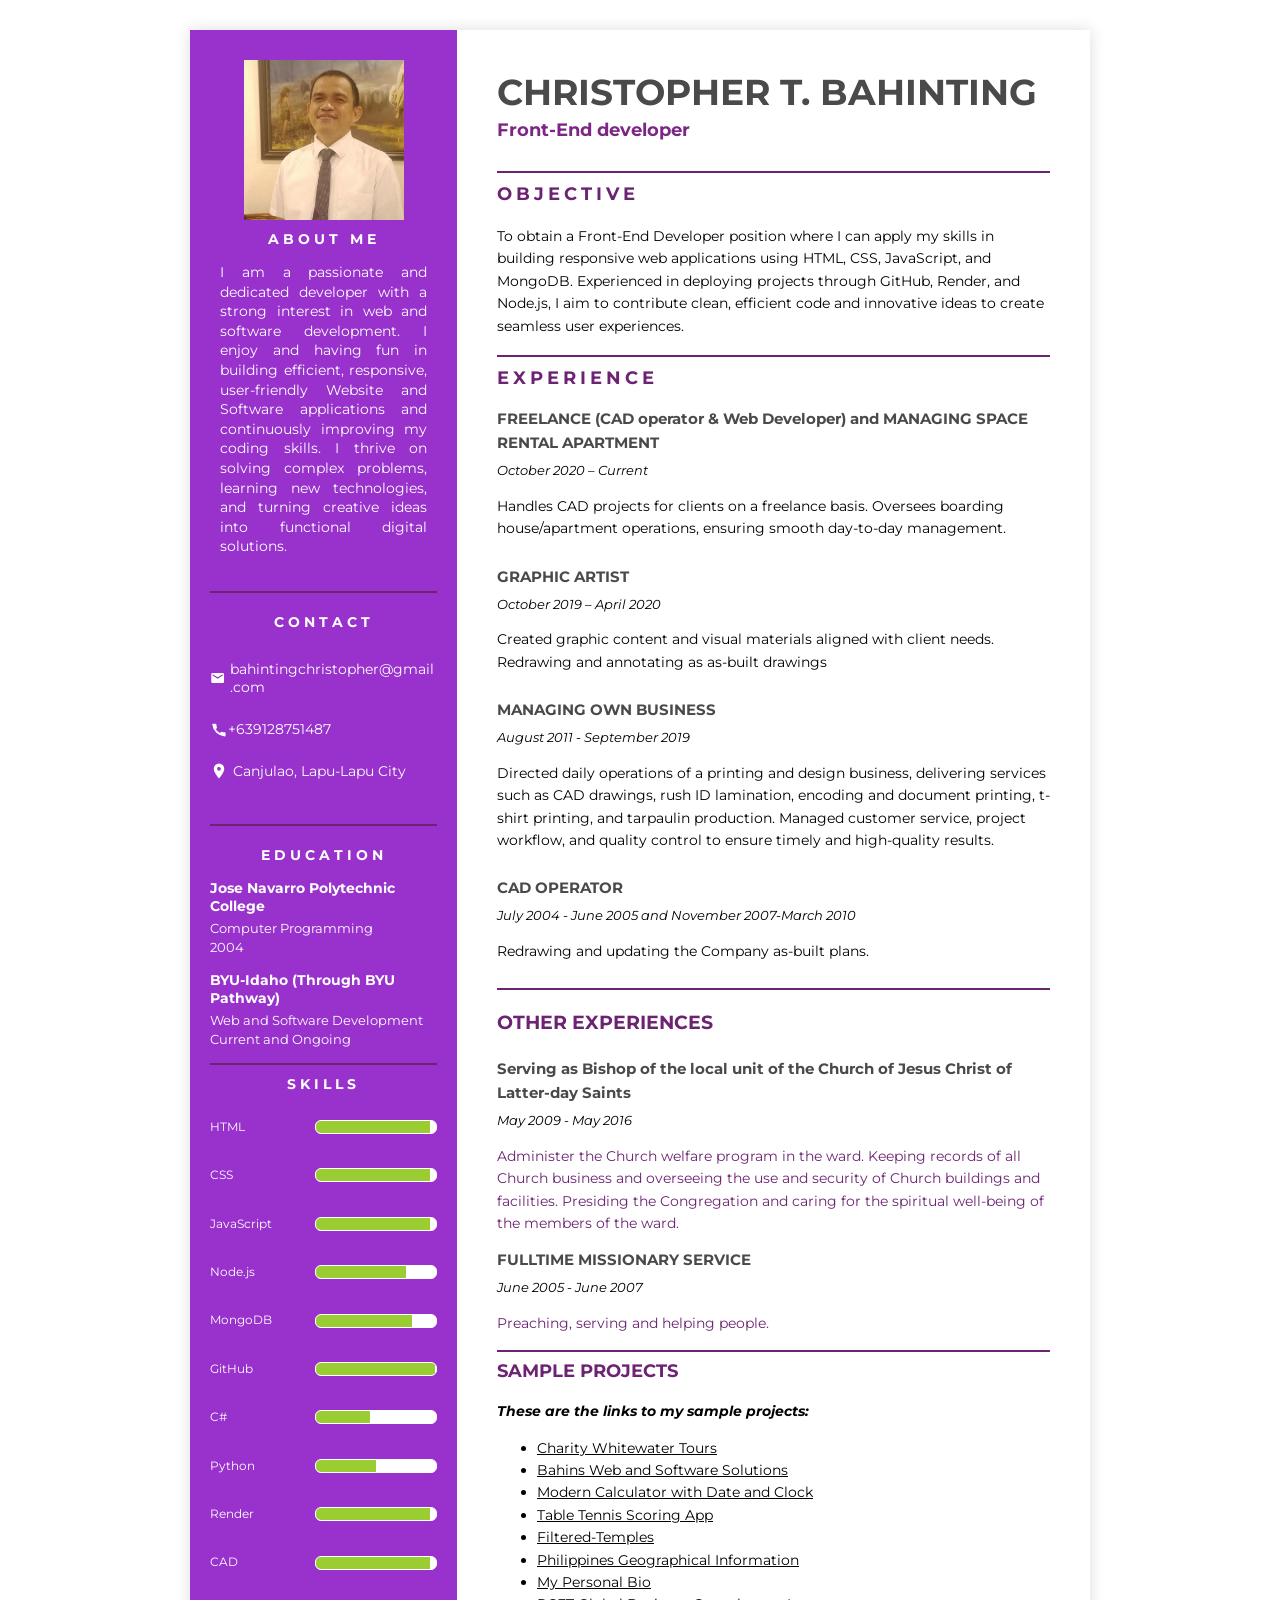
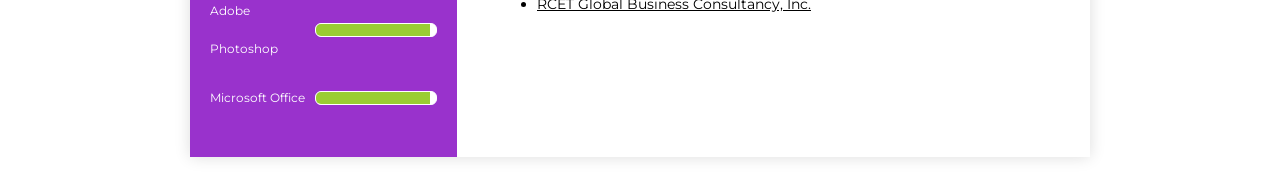
==== index.html @ df4fde66 "Rename resume.html to index.html" ====
<!DOCTYPE html>
<html lang="en">
<head>
<meta charset="UTF-8" >
<meta name="viewport" content="width=device-width, initial-scale=1" >

<link rel="stylesheet" href="resume.css">

<link rel="preconnect" href="https://fonts.googleapis.com">
<link rel="preconnect" href="https://fonts.gstatic.com" crossorigin>
<link href="https://fonts.googleapis.com/css2?family=Montserrat:ital,wght@0,100..900;1,100..900&display=swap" rel="stylesheet">

<title>RESUME - Christopher Bahinting</title>

</head>

<body>
  <div class="container">
    <div class="left-panel">
      <img src="image/bahinting.jpg" alt="profile-image" class="profile-image">
      <div class="left-section about-me">
        <h2 class="section-title">ABOUT ME</h2>
        <p>I am a passionate and dedicated developer with a strong interest in web and software development. I enjoy and having fun in  building efficient, responsive, user-friendly Website and Software applications and continuously improving my coding skills. I thrive on solving complex problems, learning new technologies, and turning creative ideas into functional digital solutions.</p>
      </div>
      <div class="left-section contact">
        <h2 class="section-title">CONTACT</h2>
        <div class="contact-item">
          <svg viewBox="0 0 24 24"><path d="M20 4H4a2 2 0 0 0-2 2v12a2 2 0 0 0 2 2h16a2 2 0 0 0 2-2V6a2 2 0 0 0-2-2Zm0 4-8 5-8-5V6l8 5 8-5v2Z"/></svg>
         <p>bahintingchristopher@gmail .com</p>
        </div>
        <div class="contact-item">
          <svg viewBox="0 0 24 24"><path d="M6.62 10.79a15.053 15.053 0 0 0 6.59 6.59l1.54-1.54a1 1 0 0 1 1.11-.21c1.21.48 2.53.74 3.88.74a1 1 0 0 1 1 1v3.5a1 1 0 0 1-1 1A18 18 0 0 1 3 6a1 1 0 0 1 1-1h3.5a1 1 0 0 1 1 1c0 1.35.26 2.67.74 3.88a1 1 0 0 1-.21 1.11l-1.41 1.41Z"/></svg>
          <span>+639128751487</span>
        </div>
        <div class="contact-item">
          <svg viewBox="0 0 24 24"><path d="M12 2a7 7 0 0 0-7 7c0 5.25 7 13 7 13s7-7.75 7-13a7 7 0 0 0-7-7Zm0 9.5a2.5 2.5 0 1 1 0-5 2.5 2.5 0 0 1 0 5Z"/></svg>
          <p>Canjulao, Lapu-Lapu City</p>
        </div>
        <div> </div>
      </div>
      <div class="left-section education">
        <h2 class="section-title">EDUCATION</h2>
        <div class="education-item">
          <strong>Jose Navarro Polytechnic College</strong>
          <span>Computer Programming<br>2004</span>
        </div>
        <div class="education-item">
          <strong>BYU-Idaho (Through BYU Pathway)</strong>
          <span>Web and Software Development<br>Current and Ongoing</span>
        </div>

        
      <h2 class="section-title-skills"><strong>SKILLS</strong></h2>
  <div class="skills-list">

  <div class="skill">
    <div class="skill-name">HTML</div>
    <div class="skill-bar"><div class="skill-fill" style="width: 95%;"></div></div>
  </div>
  <div class="skill">
    <div class="skill-name">CSS</div>
    <div class="skill-bar"><div class="skill-fill" style="width: 95%;"></div></div>
  </div>
  <div class="skill">
    <div class="skill-name">JavaScript</div>
    <div class="skill-bar"><div class="skill-fill" style="width: 95%;"></div></div>
  </div>
  <div class="skill">
    <div class="skill-name">Node.js</div>
    <div class="skill-bar"><div class="skill-fill" style="width: 75%;"></div></div>
  </div>
  <div class="skill">
    <div class="skill-name">MongoDB</div>
    <div class="skill-bar"><div class="skill-fill" style="width: 80%;"></div></div>
  </div>
  <div class="skill">
    <div class="skill-name">GitHub</div>
    <div class="skill-bar"><div class="skill-fill" style="width: 99%;"></div></div>
  </div>

  <div class="skill">
    <div class="skill-name">C#</div>
    <div class="skill-bar"><div class="skill-fill" style="width: 45%;"></div></div>
  </div>

  <div class="skill">
    <div class="skill-name">Python</div>
    <div class="skill-bar"><div class="skill-fill" style="width: 50%;"></div></div>
  </div>



  <div class="skill">
    <div class="skill-name">Render</div>
    <div class="skill-bar"><div class="skill-fill" style="width: 95%;"></div></div>
  </div>

  <!-- Design & CAD Skills -->
  <div class="skill">
    <div class="skill-name">CAD</div>
    <div class="skill-bar"><div class="skill-fill" style="width: 95%;"></div></div>
  </div>
  <div class="skill">
    <div class="skill-name">Adobe Photoshop</div>
    <div class="skill-bar"><div class="skill-fill" style="width: 95%;"></div></div>
  </div>

  <!-- Office Skills -->
  <div class="skill">
    <div class="skill-name">Microsoft Office</div>
    <div class="skill-bar"><div class="skill-fill" style="width: 95%;"></div></div>
  </div>
</div>
      </div>
    </div>
    <div class="right-panel">
      <h1 class="name">CHRISTOPHER T. BAHINTING</h1>
      <div class="job-title">Front-End developer</div>
    <div>


       
        <h3 class="section-title-right">OBJECTIVE</h3>
       
      <p class="objective">
        
        To obtain a Front-End Developer position where I can apply my skills in building responsive web applications using HTML, CSS, JavaScript, and MongoDB. Experienced in deploying projects through GitHub, Render, and Node.js, I aim to contribute clean, efficient code and innovative ideas to create seamless user experiences.
      </p>

      <h3 class="section-title-right">EXPERIENCE</h3>
      <div class="experience">
            <div class="experience-item">
          <div class="job-title-exp">FREELANCE (CAD operator & Web Developer) and MANAGING SPACE RENTAL APARTMENT </div>
          <div class="date-range"> October 2020 – Current </div>
          <p> Handles CAD projects for clients on a freelance basis.
          Oversees boarding house/apartment operations, ensuring smooth day-to-day management.</P>
        </div>
        <div class="experience-item">
          <div class="job-title-exp">GRAPHIC ARTIST</div>
          <div class="date-range"> October 2019 – April 2020 </div>
          <p>Created graphic content and visual materials aligned with client needs. Redrawing and annotating as as-built drawings</P>
        </div>
        <div class="experience-item">
          <div class="job-title-exp">MANAGING OWN BUSINESS</div>
          <div class="date-range">August 2011 - September 2019</div>
          <p>Directed daily operations of a printing and design business, delivering services such as CAD drawings, rush ID lamination, encoding and document printing, t-shirt printing, and tarpaulin production. Managed customer service, project workflow, and quality control to ensure timely and high-quality results.
          </p>
        </div>
        <div class="experience-item">
          <div class="job-title-exp">CAD OPERATOR</div>
          <div class="date-range">July 2004 - June 2005 and November 2007-March 2010</div>
          <p>Redrawing and updating the Company as-built plans.
          </p>
        </div>
        
        <div class="other-experience">
          <h3>OTHER EXPERIENCES</h3>
          <div class="job-title-exp">Serving as Bishop of the local unit of the Church of Jesus Christ of Latter-day Saints</div>
          <div class="date-range">May 2009 - May 2016 </div>
          <p>Administer the Church welfare program in the ward. Keeping records of all Church business and overseeing the use and security of Church buildings and facilities. Presiding the Congregation and caring for the spiritual well-being of the members of the ward.
          </p>

          
          <div class="job-title-exp">FULLTIME MISSIONARY SERVICE</div>
          <div class="date-range">June 2005 - June 2007</div>
          <p>Preaching, serving and helping people.
          </p>
        </div>

        
  <section id="portfolio">
  <h2>SAMPLE PROJECTS</h2>
  <p><strong><em>These are the links to my sample projects:</em></strong></p>
  <ul>
    <li><a href="https://bahintingchristopher.github.io/wdd130/index.html" target="_blank">Charity Whitewater Tours</a></li>
    <li><a href="https://bahintingchristopher.github.io/bahins/" target="_blank">Bahins Web and Software Solutions</a></li>
    <li><a href="https://bahintingchristopher.github.io/calculator/calculator.html" target="_blank">Modern Calculator with Date and Clock</a></li>
    <li><a href="https://bahintingchristopher.github.io/pingpong/score.html" target="_blank">Table Tennis Scoring App</a></li>
    <li><a href="https://bahintingchristopher.github.io/wdd131/filtered-temples.html" target="_blank">Filtered-Temples</a></li>
    <li><a href="https://bahintingchristopher.github.io/wdd131/place.html" target="_blank">Philippines Geographical Information</a></li>
    <li><a href="https://bahintingchristopher.github.io/wdd131/index" target="_blank">My Personal Bio</a></li>
    <li><a href="https://bahintingchristopher.github.io/rcet/index.html" target="_blank" >   RCET Global Business Consultancy, Inc.</a></li>
  </ul>
</section>





      </div>
      </div>
    </div>
   </div>
</body>
</html>
---- resume.css ----
/* ----------------- LARGE SCREEN (default) ----------------- */


body {
  font-family: 'Montserrat', sans-serif;
  margin: 0;
  padding: 0;
  background: white;
  color: #4a4a4a;
}

.container {
  display: flex;
  max-width: 900px;
  margin: 30px auto;
  box-shadow: 0 0 15px #ddd;
  min-height: 800px;
}

.container img {
  display: block;
  margin: 0 auto; /* centers horizontally */
  width: 10rem;
  padding-bottom: 10px;
}

.left-panel {
  background: darkorchid;
  color: white;
  width: 30%;
  padding: 30px 20px;
  box-sizing: border-box;
  display: flex;
  flex-direction: column;
  justify-content: start;
}

.left-section {
  border-bottom: 2px solid #6c2372;
  padding-bottom: 20px;
  margin-bottom: 20px;
}

.left-section:last-child {
  border-bottom: none;
  margin-bottom: 0;
  padding-bottom: 0;
}

h2.section-title {
  font-weight: 700;
  font-size: 14px;
  letter-spacing: 4px;
  margin: 0 0 15px 0;
  text-align: center;
    }

.about-me p {
  font-size: 14px;
  line-height: 1.4;
  text-align: justify;        /* justify text */
  text-justify: inter-word;   /* better spacing between words */
  hyphens: auto;              /* allow automatic word breaks */
  word-break: normal;         /* avoid awkward breaks mid-word */
  padding: 0 10px;
}

.contact-item {
  display: flex;
  align-items: center;
  font-size: 14px;
  margin-bottom: 10px;
}

.contact-item svg {
  width: 18px;
  height: 18px;
  /* margin-right: 10px; */
   fill: white; 
}

.contact-item p{
  color: white;
  text-decoration: none;
  margin-left: 5px;
  }


.education-item {
  margin-bottom: 15px;
  text-align: left;
}

.education-item strong {
  display: block;
  font-weight: 700;
  font-size: 14px;
  margin-bottom: 3px;
}

.education-item span {
  font-size: 13px;
  font-weight: 400;
}

.right-panel {
  flex-grow: 1;
  padding: 40px;
  box-sizing: border-box;
}

.name {
  font-size: 36px;
  font-weight: 700;
  margin: 0;
}

.job-title {
  font-size: 18px;
  color: #7c2784;
  margin: 5px 0 30px 0;
  font-weight: 700;
}

h3.section-title-right {
  padding-top: 10px;
  font-weight: 700;
  color: #6c2372 ;
  font-size: 18px;
  margin-bottom: 12px;
  border-top: 2px solid #6c2372;
  padding-bottom: 6px;
  text-align: left;
   letter-spacing: 4px;
}

.objective,
.experience {
  font-size: 14px;
  line-height: 1.6;
  color: black;
}



.skills-list {
 
  line-height: 3.2;
  color: black;
}

.experience-item {
  margin-bottom: 25px;
}

.experience-item h3 {
  margin-bottom: 25px;
  color: #6c2372;
  margin-bottom: 5px;
}


.job-title-exp {
  font-weight: 700;
  color: #4a4a4a;
  margin: 0 0 5px 0;
  font-size: 15px;
}

.date-range {
  font-style: italic;
  font-size: 13px;
  color: black; 
  margin-bottom: 5px;
}

/*for SKILLS*/
.section-title-skills {
  border-top: 2px solid #6c2372;
    letter-spacing: 4px;
  padding-top: 10px;
  font-size: 14px;
  text-align: center;
  
}

.skills-list {
  margin-top: 15px;
}


.skill {
  display: flex;
  align-items: center;
  margin-bottom: 10px;
}

.skill-name {
  flex: 1;
  font-size: 12px;
  color: white;
}

.skill-bar {
  width: 120px;
  height: 12px;
  background: white;
  border: 1px solid white;
  border-radius: 6px;
  overflow: hidden;
 align-items: baseline;
}

.skill-fill {
  height: 100%;
  background: yellowgreen;
}

.other-experience { 
  color: #6c2372;
  border-top: 2px solid #6c2372;
  font-size: 16px;
}


.other-experience p {
  font-size: 14px;
}


#portfolio h2 {
  color: #6c2372;
  font-size: 18px;
  border-top: 2px solid #6c2372;
  padding-top: 5px;
}

#portfolio ul li a {
  color: black;
}


/* ----------------- MOBILE (≤600px) ----------------- */
@media screen and (max-width: 600px) {
  .container {
    flex-direction: column;
    max-width: 100%;
    margin: 10px;
    min-height: auto;
    box-shadow: none;
  }

  .container img {
  display: block;
  margin: 0 auto; /* centers horizontally */
  width: 10rem;
  padding-bottom: 10px;
}
  .left-panel {
    width: 100%;
    padding: 20px 15px;
    text-align: center;
  }

 


  .about-me p,
  .contact-item,
  .contact-location,
  .education-item strong,
  .education-item span {
    font-size: 12px;
  }

  .right-panel {
    width: 100%;
    padding: 20px 15px;
  }

  .name {
    font-size: 28px;
  }

  .job-title {
    font-size: 16px;
    margin: 5px 0 20px 0;
  }


  .objective,
  .experience,
  .skills {
    font-size: 13px;
    line-height: 1.5;
  }

  
.skill-name {
  display: flex;
  text-align:  left;
  margin-bottom: 10px;
}

  .skill-bar {
    width: 200px;
    height: 10px;
    margin-left: 10px;
  }

  .skills-list {
 
  line-height: 1.4;
  color: black;
}
}
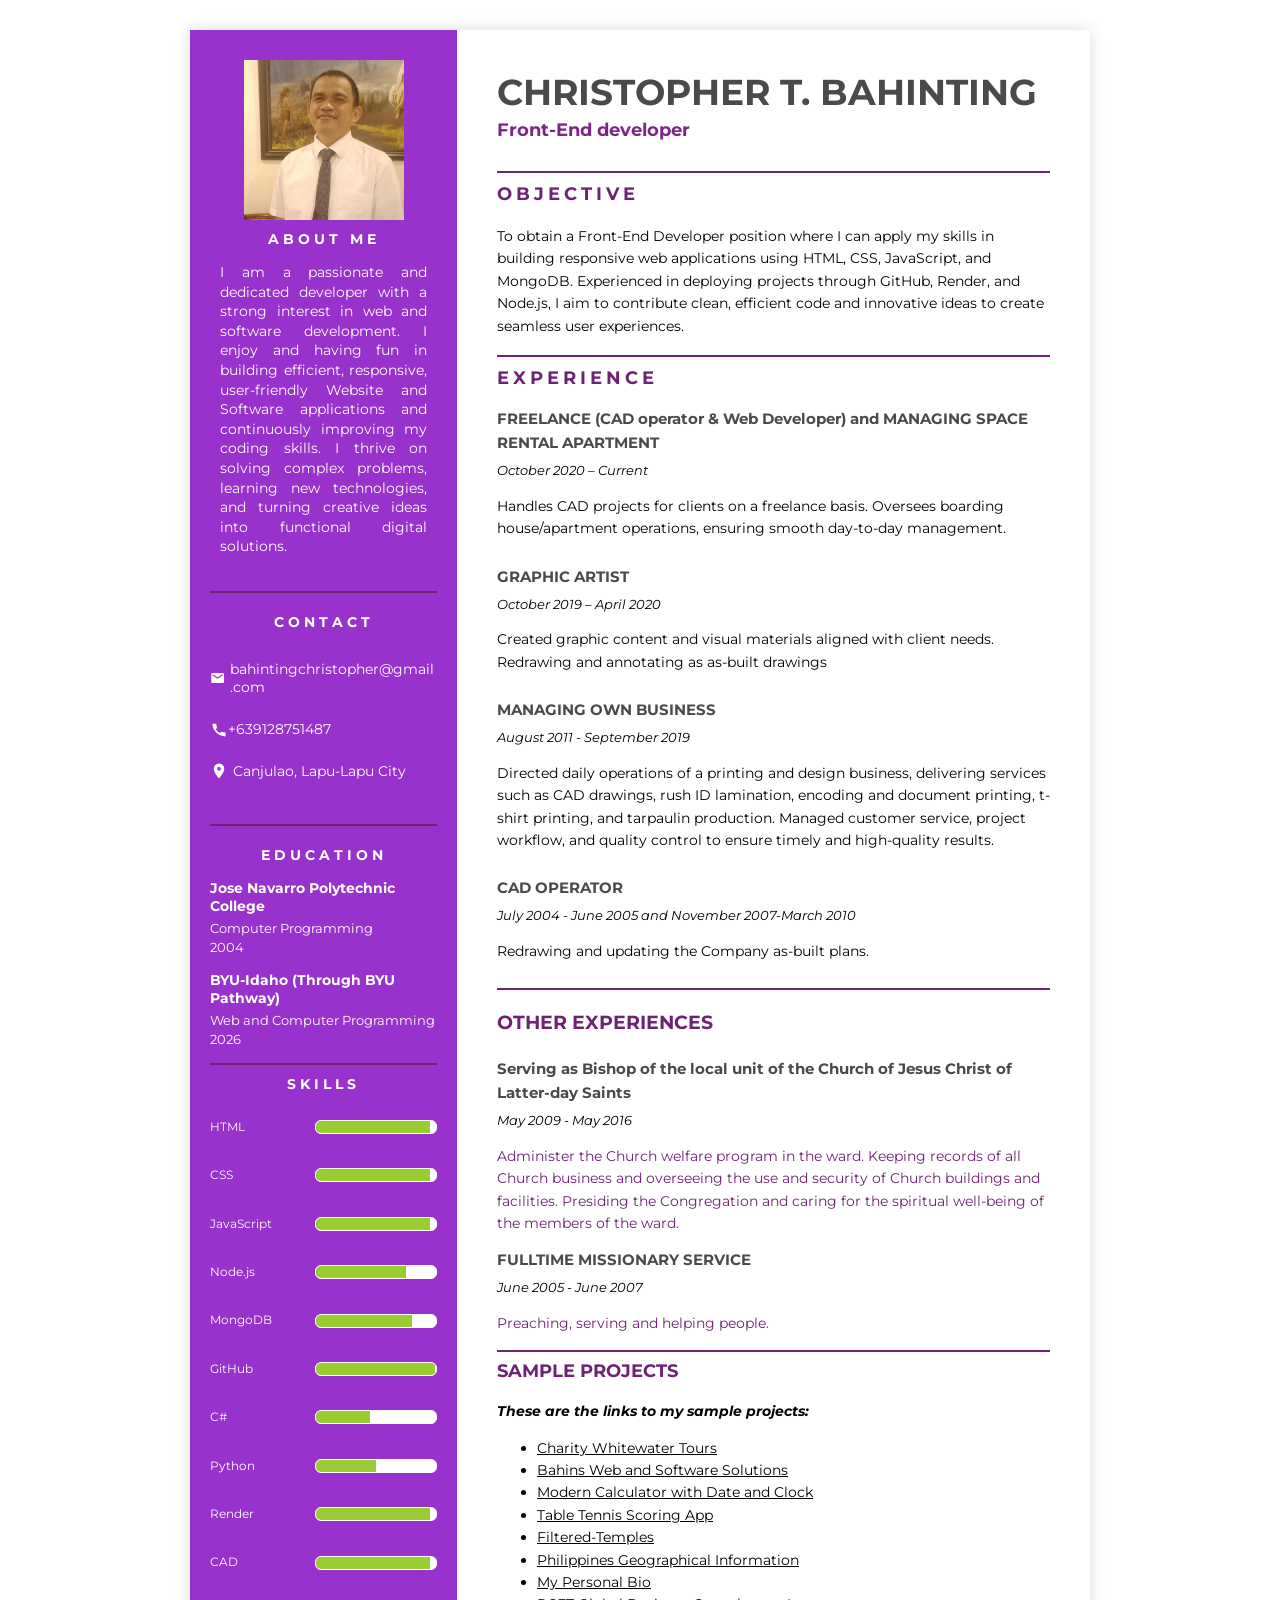
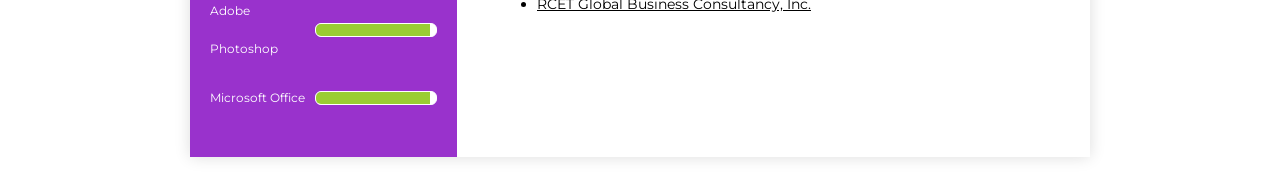
==== commit 9e0a1bd5: "Update education program details in index.html" ====
--- a/index.html
+++ b/index.html
@@ -46,7 +46,7 @@
         </div>
         <div class="education-item">
           <strong>BYU-Idaho (Through BYU Pathway)</strong>
-          <span>Web and Software Development<br>Current and Ongoing</span>
+          <span>Web and Computer Programming<br>2026</span>
         </div>
 
         
@@ -179,7 +179,7 @@
     <li><a href="https://bahintingchristopher.github.io/wdd131/filtered-temples.html" target="_blank">Filtered-Temples</a></li>
     <li><a href="https://bahintingchristopher.github.io/wdd131/place.html" target="_blank">Philippines Geographical Information</a></li>
     <li><a href="https://bahintingchristopher.github.io/wdd131/index" target="_blank">My Personal Bio</a></li>
-    <li><a href="https://bahintingchristopher.github.io/rcet/index.html" target="_blank" >   RCET Global Business Consultancy, Inc.</a></li>
+    <li><a href="https://rcetglobal.github.io/RCET/contact.html" target="_blank" >   RCET Global Business Consultancy, Inc.</a></li>
   </ul>
 </section>
 
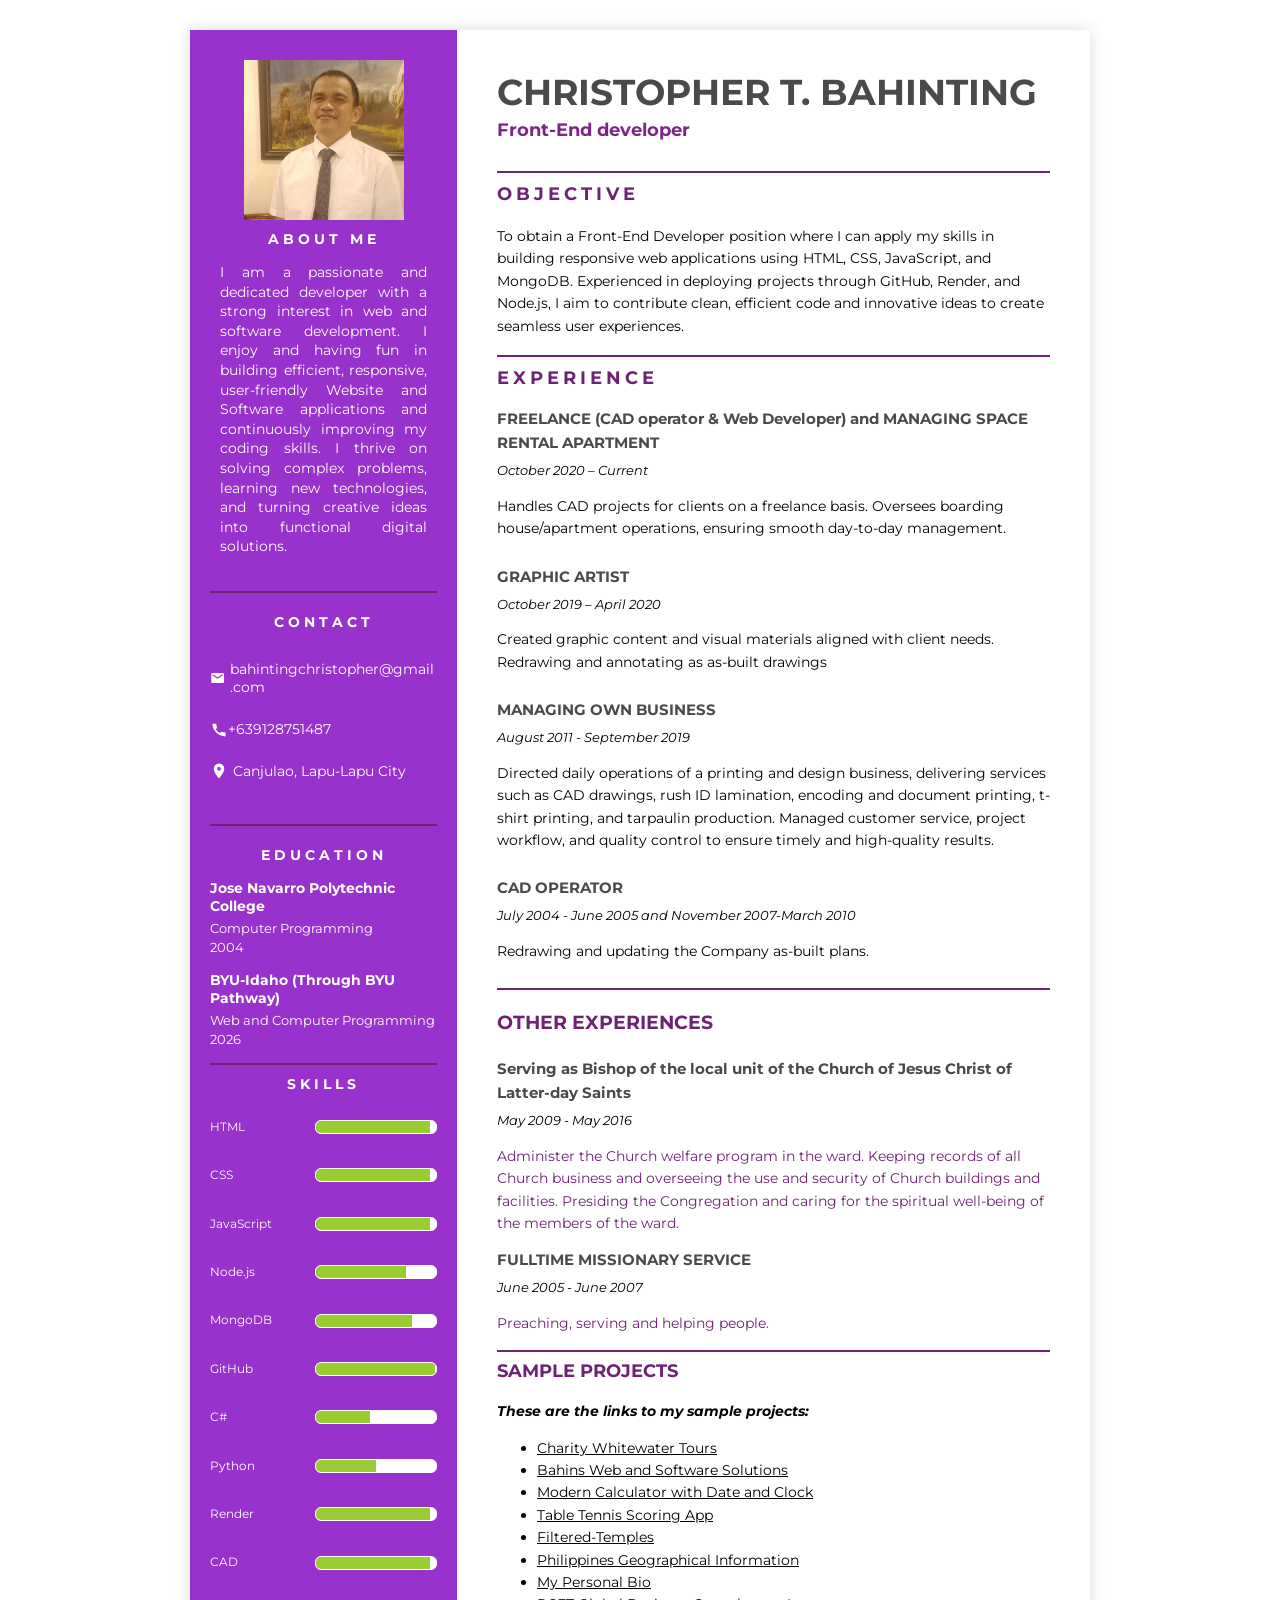
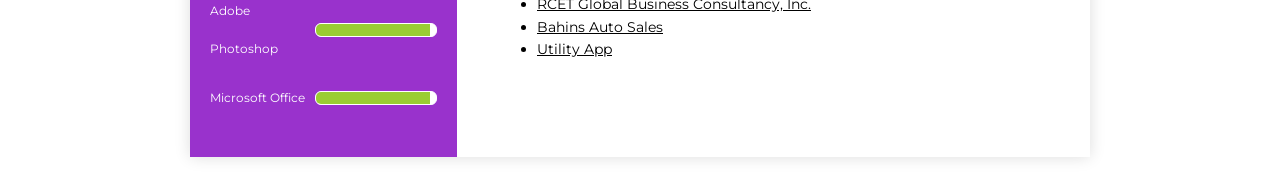
==== commit 61cf70d0: "Update index.html" ====
--- a/index.html
+++ b/index.html
@@ -180,6 +180,8 @@
     <li><a href="https://bahintingchristopher.github.io/wdd131/place.html" target="_blank">Philippines Geographical Information</a></li>
     <li><a href="https://bahintingchristopher.github.io/wdd131/index" target="_blank">My Personal Bio</a></li>
     <li><a href="https://rcetglobal.github.io/RCET/contact.html" target="_blank" >   RCET Global Business Consultancy, Inc.</a></li>
+      <li><a href="https://wdd330-final-project-bahins-auto-sales.onrender.com" target="_blank" > Bahins Auto Sales</a></li>
+      <li><a href="https://utilitybill.pythonanywhere.com/" target="_blank" > Utility App</a></li>
   </ul>
 </section>
 
